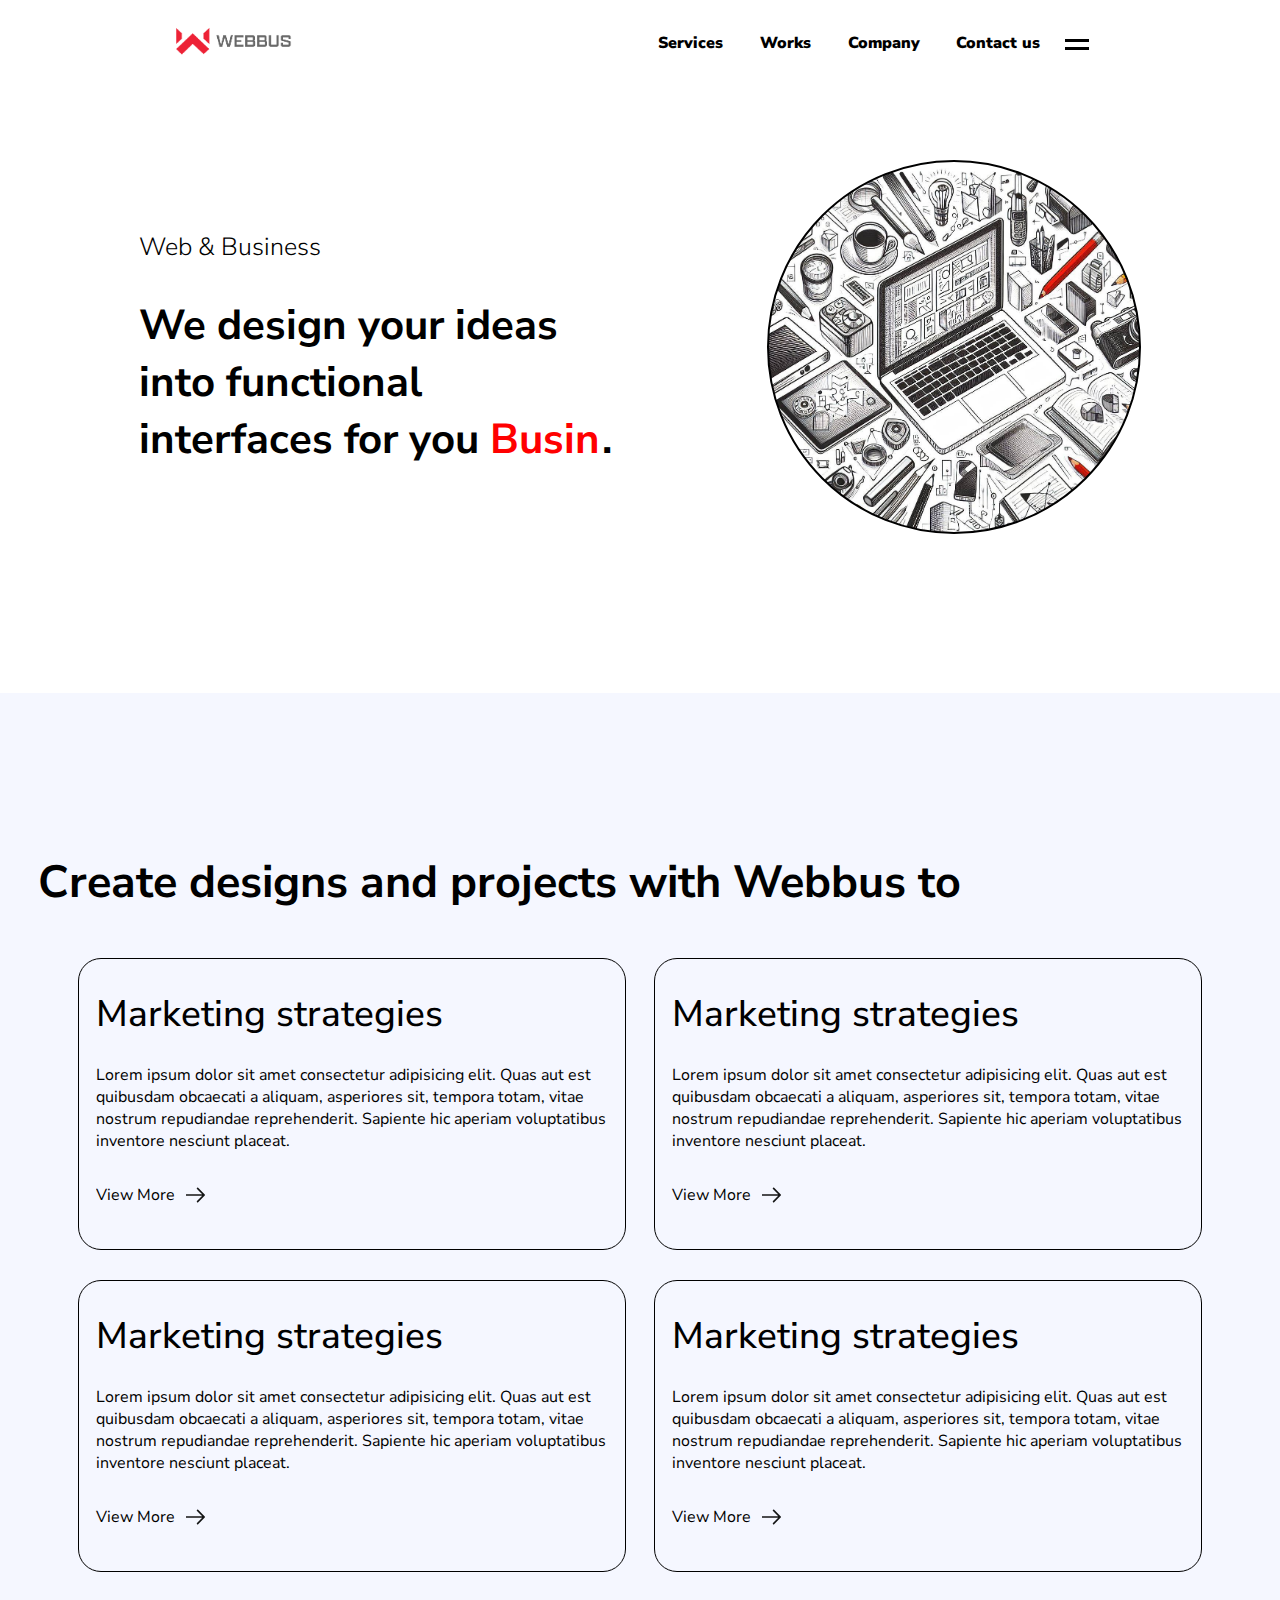
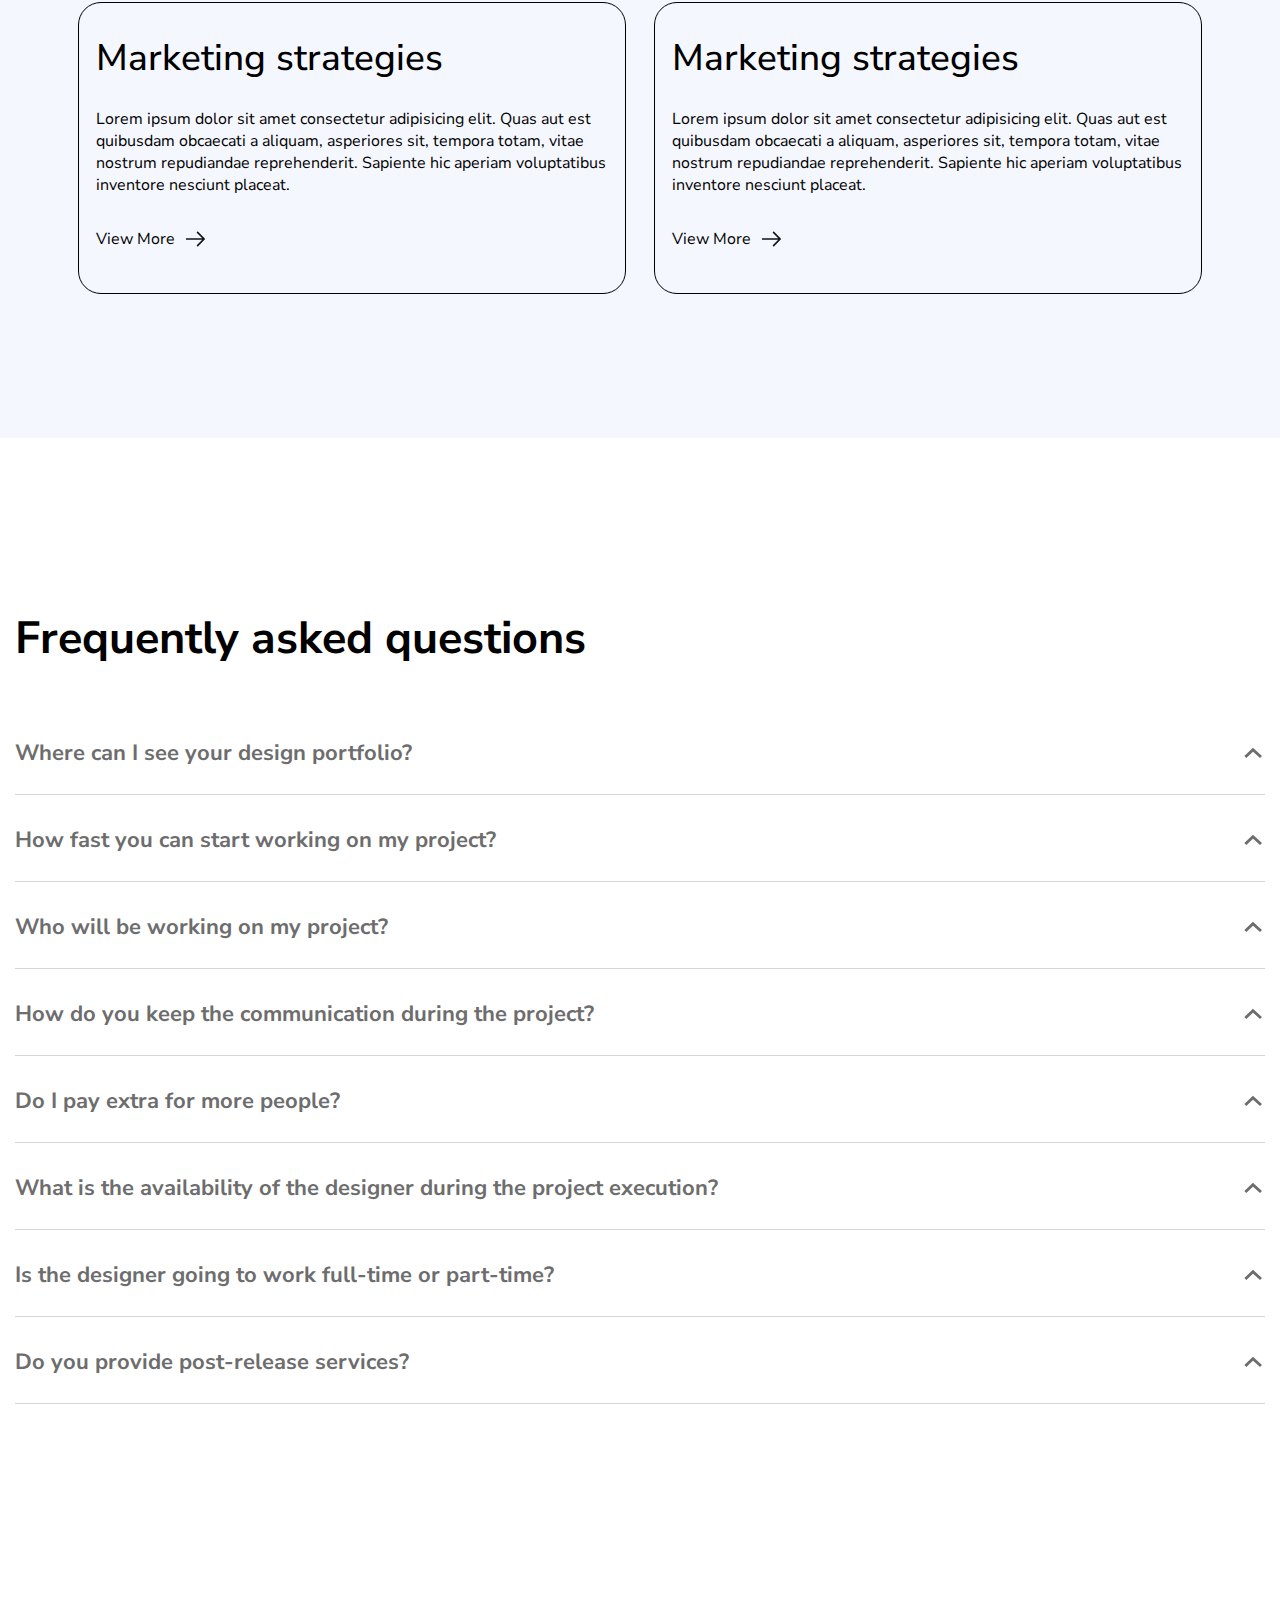
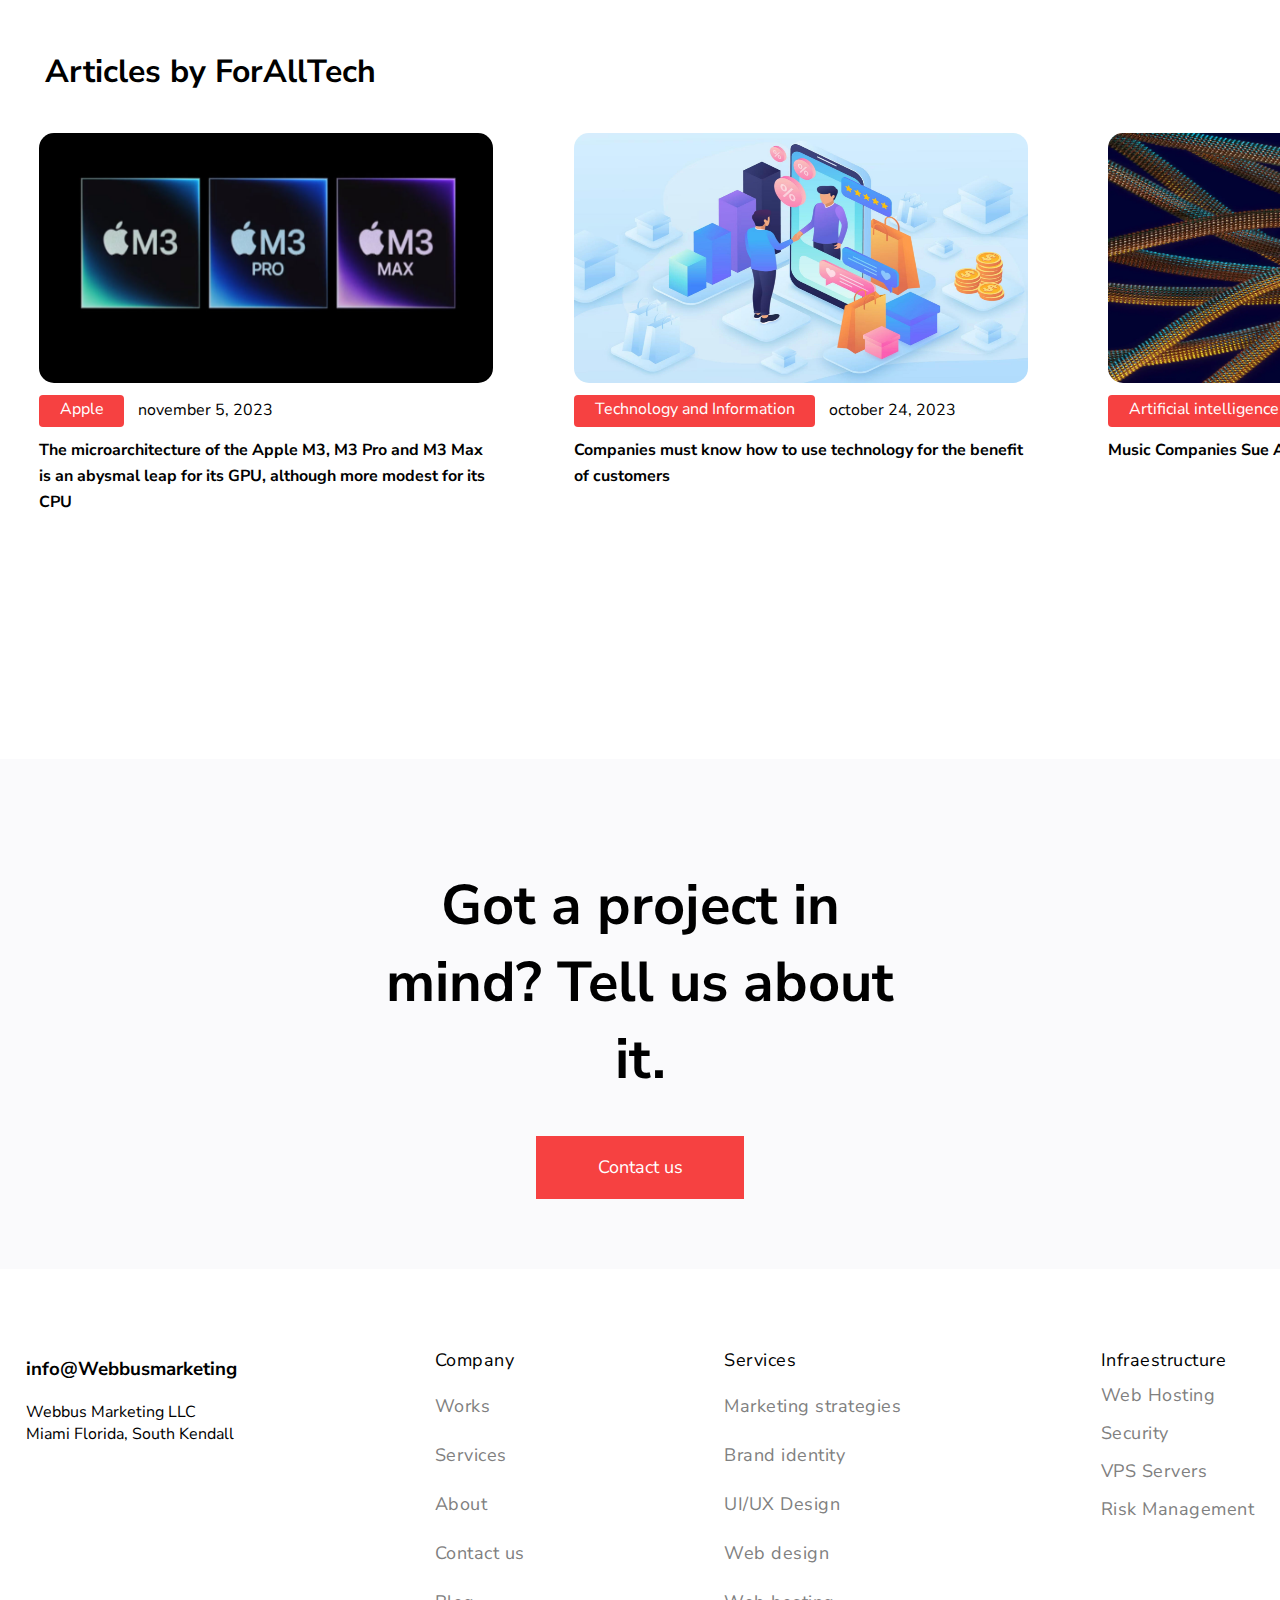
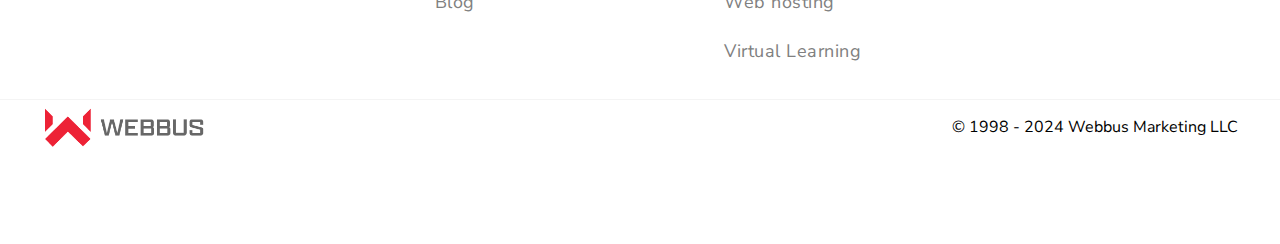
==== index.html @ b91db038 "Update index.html" ====
<!DOCTYPE html>
<html lang="en">
<head>
    <meta charset="UTF-8">
    <meta name="viewport" content="width=device-width, initial-scale=1.0">
    <link rel="stylesheet" href="style.css">
    <link rel="shortcut icon" href="Tools /Home/iconwb.png"/>
    <title>Webbus Marketing</title>
</head>
<header>

    <a href="#" class="logaso"><img src="Tools /Home/log-webbus01.png" alt="Logo" class="Logo" style="width: 118px;height: 30px;"></a>
    <nav class="nav-bar">
        <ul class="nav-list">
            <strong><li class="li-list"><a href="Services.html">Services</a></li></strong>
            <strong><li class="li-list"><a href="portfolio.html">Works</a></li></strong>
            <strong><li class="li-list"><a href="#">Company</a></li></strong>
            <strong><li class="li-list"><a href="#">Contact us</a></li></strong>
        </ul>
        <button class="menu">
            <span class="span1"></span>
            <span class="span2"></span>
        </button>
    </nav>
    <div class="borroso"></div>
    <div id="submenu">
        <div class="elementsSub">
            
            <ul class="element1">
                <li>Design</li>
                <strong><li><a href="">Brand Identity</a></li></strong>
                <strong><li><a href="">UI/UX Design</a></li></strong>
                <strong><li><a href="">Web Design</a></li></strong>
                <strong><li><a href="">Graphic Design</li></strong>
                <strong><li><a href="">Video Edition</a></li></strong>
                <strong><li><a href="">Photograph</a></li></strong>
            </ul>
        </div> 
        <div class="elementsSub">
            <ul class="element1">
                <li><strong href="">Infraestructure</strong></li>
                <li><a href="">Web Hosting</a></li>
                <li><a href="">Security</a></li>
                <li><a href="">VPS Servers</a></li>
                <li><a href="">Risk Management</a></li>
            </ul>
        </div>
        <div class="elementsSub">
            <ul class="element1" style="padding: 0;">
                <strong><li>Strategy</li></strong>
                <li><a href="">Marketing strategies</a></li>
                <li><a href="">Virtual Learning</a></li>
            </ul>
        </div>
    </div>
</header>
        <div class="welcome">
            <div class="raya"></div>
        </div>
<body>
    <div class="subsub-menu" style="transition: 0.5s;height: 125vh;">
        <ul class="subsub-ulli" style="transition: 0.5s;">
            <strong><li style="margin: 0 0 26px 0px;" class="First-li">Design</li></strong>
            <li><a href="Services.html">All our Services</a></li>
            <li><a href="">Brand Identity</a></li>
            <li><a href="">UI/UX Design</a></li>
            <li><a href="">Web Design</a></li>
            <li><a href="">Graphic Design</a></li>
            <li><a href="">Video Edition</a></li>      
            <li><a href="">Photograph</a></li>     
        </ul>
        <ul class="subsub-ulli" style="transition: 0.5s;">
            <strong><li style="margin: 0 0 26px 0px;" class="First-li">Infraestructure</li></strong>
                <li><a href="">Web Hosting</a></li>
                <li><a href="">Security</a></li>
                <li><a href="">VPS Servers</a></li>
                <li><a href="">Risk Management Systems</a></li>
        </ul>
        <ul class="subsub-ulli" style="transition: 0.5s;">
                <strong><li style="margin: 0 0 26px 0px;" class="First-li">Strategy</li></strong>
                <li><a href="">Marketing strategies</a></li>
                <li><a href="">Virtual Learning</a></li>
        </ul>
        <div class="folowUs" style="margin: 6px 0 22px 0px;">
            <p style="color: grey;">Follow us</p>
            <div class="iconsSub" style="width: 75%; display: flex; flex-wrap: wrap;">
                <a href="#" style="text-decoration: none; color: black; padding: 0px 21px 0px 0px;"><p>Linkeding</p></a>
                <a href="#" style="text-decoration: none; color: black; padding: 0px 21px 0px 0px;"><p>Youtube</p></a>
                <a href="#" style="text-decoration: none; color: black; padding: 0px 21px 0px 0px;"><p>Instagran</p></a>
                <a href="#" style="text-decoration: none; color: black; padding: 0px 21px 0px 0px;"><p>Discord</p></a>
                <a href="#" style="text-decoration: none; color: black; padding: 0px 21px 0px 0px;"><p>GitHub</p></a>
            </div>
        </div>
        <div class="botondiv">
            <p style="color: grey">Contact us in one touch</p>
        <a href="mailto:necastilloe@gmail.com" style="text-decoration: none; color: black;"><p>info@webbusmarketing.agency</p></a>
        </div>
    </div>
<main>
    <a href="#"><div class="buttom"><svg fill="none" height="24" width="24"><path d="M4 8l8.034 7.23L19.667 8" stroke="#141515" stroke-width="2.912"></path></svg></div></a>
    <div class="presentation">
            <div class="textpre"> 
                <h4>Web & Business</h4>
                <h1>We design your ideas into functional interfaces for you <span class="typetext"></span>.</h1>
            </div>
            <div class="imagen"></div>
</div>
</main>
    <div id="designs">   
        <div class="containerDes">
            <h1>Create designs and projects with Webbus to</h1>
            <div class="cubesDes">
                <h1>Marketing strategies</h1>
                <p>Lorem ipsum dolor sit amet consectetur adipisicing elit. Quas aut est quibusdam obcaecati a aliquam, asperiores sit, tempora totam, vitae nostrum repudiandae reprehenderit. Sapiente hic aperiam voluptatibus inventore nesciunt placeat.</p>
                <a href="#">
                <div class="overDesign">
                    <span>
                        <p>View More</p>
                    </span>
                        <svg width="39" height="16" fill="none" class="style__viewMoreBtnIcon___2ntbq"><path fill-rule="evenodd" clip-rule="evenodd" d="M23 7.17v-.02H0v1.7h23v-.02h13.2l-5.195 5.251-.08.093a.84.84 0 00.077 1.082.81.81 0 001.157.002L38.748 8.6a.84.84 0 00.012-1.188l-6.6-6.67-.093-.08a.81.81 0 00-1.065.082.839.839 0 00.003 1.175l5.196 5.25H23z" fill="#141515"></path></svg>
                </div>
                </a>
            </div>
            <div class="cubesDes">
                <h1>Marketing strategies</h1>
                <p>Lorem ipsum dolor sit amet consectetur adipisicing elit. Quas aut est quibusdam obcaecati a aliquam, asperiores sit, tempora totam, vitae nostrum repudiandae reprehenderit. Sapiente hic aperiam voluptatibus inventore nesciunt placeat.</p>
                <a href="#">
                <div class="overDesign">
                        <p>View More</p>
                        <svg width="39" height="16" fill="none" class="style__viewMoreBtnIcon___2ntbq"><path fill-rule="evenodd" clip-rule="evenodd" d="M23 7.17v-.02H0v1.7h23v-.02h13.2l-5.195 5.251-.08.093a.84.84 0 00.077 1.082.81.81 0 001.157.002L38.748 8.6a.84.84 0 00.012-1.188l-6.6-6.67-.093-.08a.81.81 0 00-1.065.082.839.839 0 00.003 1.175l5.196 5.25H23z" fill="#141515"></path></svg>
                </div>
                </a>
            </div>            
            <div class="cubesDes">
                <h1>Marketing strategies</h1>
                <p>Lorem ipsum dolor sit amet consectetur adipisicing elit. Quas aut est quibusdam obcaecati a aliquam, asperiores sit, tempora totam, vitae nostrum repudiandae reprehenderit. Sapiente hic aperiam voluptatibus inventore nesciunt placeat.</p>
                <a href="#">
                <div class="overDesign">
                        <p>View More</p>
                        <svg width="39" height="16" fill="none" class="style__viewMoreBtnIcon___2ntbq"><path fill-rule="evenodd" clip-rule="evenodd" d="M23 7.17v-.02H0v1.7h23v-.02h13.2l-5.195 5.251-.08.093a.84.84 0 00.077 1.082.81.81 0 001.157.002L38.748 8.6a.84.84 0 00.012-1.188l-6.6-6.67-.093-.08a.81.81 0 00-1.065.082.839.839 0 00.003 1.175l5.196 5.25H23z" fill="#141515"></path></svg>
                </div>
                </a>
            </div>            
            <div class="cubesDes">
                <h1>Marketing strategies</h1>
                <p>Lorem ipsum dolor sit amet consectetur adipisicing elit. Quas aut est quibusdam obcaecati a aliquam, asperiores sit, tempora totam, vitae nostrum repudiandae reprehenderit. Sapiente hic aperiam voluptatibus inventore nesciunt placeat.</p>
                <a href="#">
                <div class="overDesign">
                        <p>View More</p>
                        <svg width="39" height="16" fill="none" class="style__viewMoreBtnIcon___2ntbq"><path fill-rule="evenodd" clip-rule="evenodd" d="M23 7.17v-.02H0v1.7h23v-.02h13.2l-5.195 5.251-.08.093a.84.84 0 00.077 1.082.81.81 0 001.157.002L38.748 8.6a.84.84 0 00.012-1.188l-6.6-6.67-.093-.08a.81.81 0 00-1.065.082.839.839 0 00.003 1.175l5.196 5.25H23z" fill="#141515"></path></svg>
                </div>
                </a>
            </div>            
            <div class="cubesDes">
                <h1>Marketing strategies</h1>
                <p>Lorem ipsum dolor sit amet consectetur adipisicing elit. Quas aut est quibusdam obcaecati a aliquam, asperiores sit, tempora totam, vitae nostrum repudiandae reprehenderit. Sapiente hic aperiam voluptatibus inventore nesciunt placeat.</p>
                <a href="#">
                <div class="overDesign">
                        <p>View More</p>
                        <svg width="39" height="16" fill="none" class="style__viewMoreBtnIcon___2ntbq"><path fill-rule="evenodd" clip-rule="evenodd" d="M23 7.17v-.02H0v1.7h23v-.02h13.2l-5.195 5.251-.08.093a.84.84 0 00.077 1.082.81.81 0 001.157.002L38.748 8.6a.84.84 0 00.012-1.188l-6.6-6.67-.093-.08a.81.81 0 00-1.065.082.839.839 0 00.003 1.175l5.196 5.25H23z" fill="#141515"></path></svg>
                </div>
                </a>
            </div>            
            <div class="cubesDes">
                <h1>Marketing strategies</h1>
                <p>Lorem ipsum dolor sit amet consectetur adipisicing elit. Quas aut est quibusdam obcaecati a aliquam, asperiores sit, tempora totam, vitae nostrum repudiandae reprehenderit. Sapiente hic aperiam voluptatibus inventore nesciunt placeat.</p>
                <a href="#">
                <div class="overDesign">
                        <p>View More</p>
                    <svg width="39" height="16" fill="none" class="style__viewMoreBtnIcon___2ntbq"><path fill-rule="evenodd" clip-rule="evenodd" d="M23 7.17v-.02H0v1.7h23v-.02h13.2l-5.195 5.251-.08.093a.84.84 0 00.077 1.082.81.81 0 001.157.002L38.748 8.6a.84.84 0 00.012-1.188l-6.6-6.67-.093-.08a.81.81 0 00-1.065.082.839.839 0 00.003 1.175l5.196 5.25H23z" fill="#141515"></path></svg>
                </div>
                </a>
            </div>
        </div>
    </div>
    <br><br><br><br><br><br>
    <div id="preguntas">

        <div class="preguntasEnter">
            <h1>Frequently asked questions</h1>
            <div class="containerQuestione">
                <div class="textContainer">
                <h3>Where can I see your design portfolio?</h3>
                <svg fill="none" height="24" width="24"><path d="M4 8l8.034 7.23L19.667 8" stroke="#141515" stroke-width="2.912"></path></svg>
                </div>
                <p>Lorem ipsum dolor sit amet consectetur adipisicing elit. Reiciendis consectetur, porro ipsum ea suscipit soluta molestiae modi ullam illo cumque distinctio. Accusamus voluptatum fugit natus veniam. Accusantium minus nam maiores.</p>
            </div>
            <div class="containerQuestione">
                <div class="textContainer">
                <h3>How fast you can start working on my project?</h3>
                <svg fill="none" height="24" width="24"><path d="M4 8l8.034 7.23L19.667 8" stroke="#141515" stroke-width="2.912"></path></svg>
                </div>
                <p>Lorem ipsum dolor sit amet consectetur adipisicing elit. Reiciendis consectetur, porro ipsum ea suscipit soluta molestiae modi ullam illo cumque distinctio. Accusamus voluptatum fugit natus veniam. Accusantium minus nam maiores.</p>
            </div>           
            <div class="containerQuestione">
                <div class="textContainer">
                <h3>Who will be working on my project?</h3>
                <svg fill="none" height="24" width="24" ><path d="M4 8l8.034 7.23L19.667 8" stroke="#141515" stroke-width="2.912"></path></svg>
                </div>
                <p>Lorem ipsum dolor sit amet consectetur adipisicing elit. Reiciendis consectetur, porro ipsum ea suscipit soluta molestiae modi ullam illo cumque distinctio. Accusamus voluptatum fugit natus veniam. Accusantium minus nam maiores.</p>
            </div>            
            <div class="containerQuestione">
                <div class="textContainer">
                <h3>How do you keep the communication during the project?</h3>
                <svg fill="none" height="24" width="24"><path d="M4 8l8.034 7.23L19.667 8" stroke="#141515" stroke-width="2.912"></path></svg>
                </div>
                <p>Lorem ipsum dolor sit amet consectetur adipisicing elit. Reiciendis consectetur, porro ipsum ea suscipit soluta molestiae modi ullam illo cumque distinctio. Accusamus voluptatum fugit natus veniam. Accusantium minus nam maiores.</p>
            </div>            
            <div class="containerQuestione">
                <div class="textContainer">
                <h3>Do I pay extra for more people?</h3>
                <svg fill="none" height="24" width="24"><path d="M4 8l8.034 7.23L19.667 8" stroke="#141515" stroke-width="2.912"></path></svg>
                </div>
                <p>Lorem ipsum dolor sit amet consectetur adipisicing elit. Reiciendis consectetur, porro ipsum ea suscipit soluta molestiae modi ullam illo cumque distinctio. Accusamus voluptatum fugit natus veniam. Accusantium minus nam maiores.</p>
            </div>            
            <div class="containerQuestione">
                <div class="textContainer">
                <h3>What is the availability of the designer during the project execution?</h3>
                <svg fill="none" height="24" width="24"><path d="M4 8l8.034 7.23L19.667 8" stroke="#141515" stroke-width="2.912"></path></svg>
                </div>
                <p>Lorem ipsum dolor sit amet consectetur adipisicing elit. Reiciendis consectetur, porro ipsum ea suscipit soluta molestiae modi ullam illo cumque distinctio. Accusamus voluptatum fugit natus veniam. Accusantium minus nam maiores.</p>
            </div>            
            <div class="containerQuestione">
                <div class="textContainer">
                <h3>Is the designer going to work full-time or part-time?</h3>
                <svg fill="none" height="24" width="24"><path d="M4 8l8.034 7.23L19.667 8" stroke="#141515" stroke-width="2.912"></path></svg>
                </div>
                <p>Lorem ipsum dolor sit amet consectetur adipisicing elit. Reiciendis consectetur, porro ipsum ea suscipit soluta molestiae modi ullam illo cumque distinctio. Accusamus voluptatum fugit natus veniam. Accusantium minus nam maiores.</p>
            </div>            
            <div class="containerQuestione">
                <div class="textContainer">
                <h3>Do you provide post-release services?</h3>
                <svg fill="none" height="24" width="24"><path d="M4 8l8.034 7.23L19.667 8" stroke="#141515" stroke-width="2.912"></path></svg>
                </div>
                <p>Lorem ipsum dolor sit amet consectetur adipisicing elit. Reiciendis consectetur, porro ipsum ea suscipit soluta molestiae modi ullam illo cumque distinctio. Accusamus voluptatum fugit natus veniam. Accusantium minus nam maiores.</p>
            </div>
        </div>
    </div>
<div class="Blog">
    <h1>Articles by ForAllTech</h1>
    <div class="ContainerBlogForalltech">
        <div class="noticias">
            <a href="https://foralltech.net/2023/11/05/the-microarchitecture-of-the-apple-m3-m3-pro-and-m3-max-is-an-abysmal-leap-for-its-gpu-although-more-modest-for-its-cpu/" class="Link">
            <div class="imagenNew"><img src="Tools /Home/m3-processor.jpg" alt=""></div>
            <div class="textNoticias">
            <p class="type">Apple</p>
            <p>november 5, 2023</p>
            </div>
            <h4>The microarchitecture of the Apple M3, M3 Pro and M3 Max is an abysmal leap for its GPU, although more modest for its CPU</h4>
            </a>
        </div>
        <div class="noticias">
            <a href="https://foralltech.net/2023/10/24/companies-must-know-how-to-use-technology-for-the-benefit-of-customers/" class="Link">
            <div class="imagenNew"><img src="Tools /Home/tecno-empresa.jpg" alt=""></div>
            <div class="textNoticias">
            <p class="type">Technology and Information</p>
            <p>october 24, 2023</p>
            </div>
            <h4>Companies must know how to use technology for the benefit of customers</h4>
            </a>
        </div>
        <div class="noticias">
        <a href="https://foralltech.net/2023/10/24/music-companies-sue-anthropic-for-copyright-infringement/" class="Link">
            <div class="imagenNew"><img src="Tools /Home/robotai-min.webp" alt=""></div>
            <div class="textNoticias">
            <p class="type">Artificial intelligence</p>
            <p>october 24, 2023</p>
            </div>
            <h4>Music Companies Sue Anthropic for Copyright Infringement</h4>
        </a>
        </div>
    </div>
</div>
<div class="projectMind">
    <h1>Got a project in mind? Tell us about it.</h1>
    <a href="Services.html"><input type="button" value="Contact us" style="cursor: pointer;"></a>
</div>

    <script src="index.js"></script>
</body>
<footer>
    <div class="subfooter">
        <div class="susubfooter">
        <h3>info@Webbusmarketing</h3>
        <p>Webbus Marketing LLC <br>Miami Florida, South Kendall</p>
        <div class="icons">
            <img src="" alt="">
            <img src="" alt="">
            <img src="" alt="">
            <img src="" alt="">
            <img src="" alt="">
            <img src="" alt="">
        </div>
    </div>
    <div class="ulelements">
        <ul class="company">
            <li>Company</li>
            <li><a href="">Works</a></li>
            <li><a href="">Services</a></li>
            <li><a href="">About</a></li>
            <li><a href="">Contact us</a></li>
            <li><a href="">Blog</a></li>
        </ul>

        <ul class="services">
            <li>Services</li>
            <li><a href="">Marketing strategies</a></li>
            <li><a href="">Brand identity</a></li>
            <li><a href="">UI/UX Design</a></li>
            <li><a href="">Web design</a></li>
            <li><a href="">Web hosting</a></li>
            <li><a href="">Virtual Learning</a></li>
        </ul>
        <ul class="Infraestructure">
            <li>Infraestructure</li>
            <li><a href="">Web Hosting</a></li>
            <li><a href="">Security</a></li>
            <li><a href="">VPS Servers</a></li>
            <li><a href="">Risk Management</a></li>
        </ul>
    </div>
</div>
    <div class="reFooter">
        <img src="Tools /Home/log-webbus01.png" alt="">
        <p>© 1998 - 2024 Webbus Marketing LLC</p>
    </div>
</footer>
</html>
---- style.css ----
@import url('https://fonts.googleapis.com/css2?family=Nunito+Sans:opsz@6..12&family=Roboto:wght@100&display=swap');
* {
    font-family: 'Nunito Sans', sans-serif;
    scroll-behavior: smooth;
}
:root {
    --color-red: rgb(246, 65, 65);
}
body {
    margin: 0;
    display: flex;
    flex-direction: column;
    align-items: center;
}
header {
    width: 100%;
    height: auto;
    display: flex;
    align-items: center;
    justify-content: space-around;
    position: fixed;
    padding: 26px 0;
    z-index: 999;
    background-color: white;
    z-index: 30;
}
.menu {
    width: 51px;
    display: flex;
    flex-direction: column;
    justify-content: space-between;
    gap: 5px;
    border-style: none;
    color: transparent;
    background-color: transparent;
    z-index: 30;
    cursor: pointer;
}

.menu .span1 {
    width: 24px;
    height: 3px;
    background-color: black;
    transition: 0.5s;
/*     transform: rotate(45deg); */
}

.menu .span2 {
    width: 24px;
    height: 3px;
    background-color: black;
    transition: 0.5s;
/*     transform: rotate(-45deg) translate(6px, -5px); */
}
.rotateX {
    transform: rotate(45deg);
}
.rotateY {
    transform: rotate(-45deg) translate(6px, -5px);
}
/* Submenu para cel */
.subsub-menu {
    position: fixed;
    width: 100%;
    height: 100%;
    background-color: white;
    display: none;
    flex-direction: column;
    margin: 80px 0;
    z-index: 25;
    transform: translate(-589px);
    padding: 0 0 0 61px;
}
@media (max-width: 551px) {
    .subsub-menu {
        display: flex;
    }
}
.subsub-ulli {
    height: 40px;
    overflow: hidden;
    list-style: none;
    cursor: pointer;
    transition: 0.5s;
    padding: 0;
}

.subsub-ulli li{
    font-size: 21px;
    
}
.subsub-ulli li a {
    text-decoration: none;
    color: black;
    padding: 0 0 0 6px;
}
.subsub-ulli li:hover a {
    color: red;
}
.botondiv input {
    width: 157px;
    height: 56px;  /*     background-color: rgb(246, 65, 65) */
    outline: none;
    border: 2px solid rgb(246, 65, 65);
    color: white;
    font-size: 18px;
    background-image: linear-gradient(rgb(246, 65, 65), rgb(246, 65, 65));
    background-repeat: no-repeat;
    background-size: 204px 59px;
    background-position: 0;
    transition: 0.5s;
}
.botondiv input:hover {
    background-position: -226px;
    background-color: transparent;
    color: rgb(246, 65, 65);
    transition: 0.5s;
}
.botondiv a p::after {
    content: "";
    display: flex;
    width: 0; /* 45% */
    height: 4px;
    background-image: linear-gradient(var(--color-red), var(--color-red));
    background-size: 150px 4px;
    transition: 0.5s;
}
.botondiv:hover p::after {
    width: 229px;
    transition: 0.5s;
}
/* Fin sub sub menu */
.logaso {
    z-index: 90;
}
.buttom {
    position: fixed;
    right: 0;
    bottom: 0;
    margin: 5px 65px 52px;
    width: 60px;
    height: 60px;
    border-radius: 50%;
    border: 2px solid var(--color-red);
    background: transparent;
    display: none;
    justify-content: center;
    align-items: center;
    color: white;
    font-size: 38px;
    transition: 0.5s;
}
.buttom:hover {
    border: 2px solid rgb(246, 65, 65);
    background-color: var(--color-red);
    color: black;
    transition: 0.5s;
}
.buttom svg path {
    stroke: red;
}
.buttom svg {
    transform: rotate(180deg);
}
.buttom:hover svg path{
    stroke: white;
}
.welcome {
    width: 100%;
    height: 100%;
    position: fixed;
    z-index: 999;
    display: flex;
    justify-content: center;
    align-items: center;
    animation: welcome 1s ease;
}
.raya {
    width: 220vh; /* 100vh */
    height: 752%; /* 200% */
    background-color: red;
    transform: rotate(45deg);
    margin-left: 0;
    margin-top: 478%;
    animation: start 2s ease;
}
@keyframes start {
    from {
        margin-left: 0;
        margin-top: 478%;
        transition: 3s;
    }
    to {
        margin-left: 0;
        margin-top: -440%;
        transition: 3s;
    }
}
@keyframes welcome {
    0% {
        display: flex;
        background-color: white;
    }
    20%, 40%, 50%, 80% {
        background-color: rgb(251, 251, 251);
    }
    100% {
        background-color: transparent;
        display: none;
    }
}
a .Logo {
    width: 39%;
    z-index: 90;

}
.nav-bar {
    display: flex;
    justify-content: end;
    align-items: center;
    z-index: 30;

}
.nav-list {
    display: flex;
    justify-content: space-evenly;
    margin: 0;
    padding: 0;
    width: 100%;
}
.nav-list li {
    padding: 0px 18px;
    list-style: none;
    font-weight: 500;
}
.nav-list li a {
    text-decoration: none;
    color: black;
    font-size: 16px;
    font-weight: 1000;
}
.nav-list li a::after {
    content: '';
    height: 3px;
    width: 0;
    position: relative;
    background-color: red;
    display: block;
    transition: all 300ms;
}
.nav-list li a:hover::after {
    width: 100%;
}
.menu-icon {
    width: 5%;
}
.borroso {
    width: 100%;
    height: 200vh;
    position: fixed;
    z-index: 20;
    display: none;
}
/* Sub Menu */
#submenu {
    width: 100%;
    height: 24vh;
    position: absolute;
    top: 100%;
    display: flex;
    justify-content: center;
    padding: 0; /* 41px */
    height: 0vh;   /* 42vh */
    background-color: #f3f3f3;
    overflow: hidden;
    z-index: 30;
}

.elementsSub .element1 li{
    width: auto;
    list-style: none;
    padding: 9px 37px;
    font-size: 21px;
    font-weight: 900;
    color: rgb(171, 171, 171);
    font-size: 17px;
}
.elementsSub .element1 li a{
    text-decoration: none;
    color: black;
    font-size: 24px;
}
.elementsSub {
    text-align: start;
}
.elementsSub .element1 li:hover a{
    text-decoration: none;
    color: rgb(255, 0, 0);
    padding-left: 5px;
    transition: 0.2s;
}

/* 2da Parte foto */

main {
    width: 100%;
    height: 77vh;
    position: relative;
    display: flex;
    align-items: center;
    justify-content: center;
}
.text-main {
    width: 54%;
    height: auto;
    display: grid;
}
.imagen{
    width: 370px;
    height: 370px;
    border: 2px solid black;
    border-radius: 50%;
    background-image: url("Tools /Home/art.jpeg");
    background-size: 500px 500px;
    background-size: 377px 402px;
}
.presentation {
    width: 1750px;
    display: flex;
    justify-content: space-around;
    align-items: center;
}
.textpre {
    width: 898px;
}
.textpre h4 {
    font-size: 25px;
    font-weight: 300;
}
.textpre h1 {
    font-size: 70px;
}
.typetext {
    white-space: nowrap;
    overflow: hidden;
    border-right: 2px solid transparent; /* Para simular el cursor de escritura */
    width: 15%;
    color: red;
    position: relative;
}

/* Tercera parte */
#designs {
    width: 100%;
    display: flex;
    align-items: center;
    flex-direction: column;
    background: #f5f7ff;  /* background: #f5f7ff; */
    padding: 129px 0px;
}
.containerDes{
    width: 1750px;
    display: flex;
    flex-wrap: wrap;
    justify-content: center;
    padding: 0 15px;
}
.containerDes h1 {
    width: 96%;
    font-size: 45px;
}
.cubesDes {
    width: 29%;
    height: 280px;
    border: 1px solid black;
    margin: 15px 14px;
    padding: 5px 17px;
    border-radius: 23px;
    overflow: hidden;
    background: radial-gradient(#e46060, #eb5f5f);
    background-repeat: no-repeat;
    background-size: 550px 300px;
    background-position: -560px;
    transition: 0.5s;
}
.cubesDes a {
    width: 107px;
    text-decoration: none;
    color: black;
}
.cubesDes:hover {
    background-position: 0;
    color: white;
    transition: 0.5s;
}
.overDesign {
    Width: 129px;
    display: flex;
    align-items: center;
    justify-content: space-between;
} 
.overDesign span {
    overflow: hidden;
    Width: 90px;
}
.overDesign svg path {
    transform: translate(-20px);
}
.botonDesigns {
    width: 107px;
    display: flex;
    justify-content: space-between;
    align-items: center;
}
.cubesDes:hover .overDesign{
    color: white;
    transition: 0.5s;
}
.cubesDes:hover .overDesign svg path{
    fill: white;
    transition: 0.5s;
}
.overDesign:hover svg path{
    animation: pinpan 1s ease-in infinite;
}
@keyframes pinpan {
    0% {
        transform: translate(-20px);
    }
    50% {
        transform: translate(-1px);
    }
    100% {
        transform: translate(-20px);
    }
}
.cubesDes:hover .botonDesigns {
    color: white;
}
.cubesDes h1 {
    font-weight: 500;
}
.cubesDes input::after {
    content: '';
    width: 15px;
    height: 2px;
    background-color: red;
    position: absolute;
}
/* Parte de las preguntas (La mas facil) */
#preguntas {
    width: 100%;
    display: flex;
    justify-content: center;
    border-bottom: none;
}
#preguntas h1 {
    padding: 8px 0;
    font-size: 45px
}
.preguntasEnter {
    width: 1360px;
    display: flex;
    flex-direction: column;
    padding: 0 15px;
}
.containerQuestione {
    overflow: hidden;
    height: 70px;
    border-bottom: 1px solid rgb(214, 214, 214);
    transition: 0.5s;
    padding: 8px 0;
}
.textContainer {
    width: 100%;
    display: flex;
    align-items: center;
    justify-content: space-between;
    cursor: pointer;
}
.textContainer svg {
    transform: rotate(180deg);
    transition: 0.5s;
}
.textContainer svg path {
    stroke: rgb(109, 109, 109);       /* rgb(20, 21, 21) */
}
.textContainer:hover svg path {
    stroke: red;
}
.textContainer h3 {
    color: rgb(109, 109, 109);
    font-size: 22px;
}
.containerQuestione p {
    color: transparent;
    transition: 0.5s;
}
.textContainer:hover h3{
    color: red;
    transition: 0.5s;
}

.openQuestion {
    height: 221px;
    transition: 0.5s;
}
.openQuestion .textContainer svg {
    transform: rotate(0);
    transition: 0.5s;
}
.openQuestion p {
    color: black;
    transition: 0.5s;
}
/* Parte de las noticias  */

.Blog {
    display: grid;
    margin: 225px 1px;
}
.Blog h1 {
    padding: 0 45px;
}
.ContainerBlogForalltech {
    width: 1750px;
    display: flex;
    justify-content: space-around;
}
.noticias {
    width: 524px;
    margin: 0 18px;
    padding: 19px 21px;
}
.noticias .imagenNew {
    width: 454px;
    height: 250px;
    border-radius: 15px;
    transition: 2s;
    overflow: hidden;
}
.imagenNew img {
    width: 100%;
    height: 100%;
    transition: 2s;
}
.noticias:hover .imagenNew img {
    transform: scale(1.2);
    transition: 0.5s;
}
.Link{
    text-decoration: none;
    color: black;
    transition: 0.5s;
}
.textNoticias {
    display: flex;
    
}
.textNoticias p {
    padding-right: 20px;
}
.textNoticias:nth-child(1) {
    background-color: red;
}
.type {
    background: rgb(246, 65, 65);;
    padding: 3px 21px;
    margin: 12px 14px 10px 0px;
    border-radius: 4px;
    color: white;
}
.noticias h4 {
    display: inline;
    line-height: 26px;
    letter-spacing: 0;
    padding: 0 0 3px;
    background-image: linear-gradient(transparent,transparent calc(55% - 1px),red calc(55% - 1px),red 10%);
    background-repeat: no-repeat;
    background-size: 100% 41px;
    background-position: -989px 0%;
    transition: all 0.5s ease-in-out;
}
.noticias:hover h4 {
    background-position: 0 0;
}
.noticias h4::before {
    content: '';
    width: 0;
    height: 40px;
    position: absolute;
    transition: 0.5s;
}

.projectMind {
    width: 100%;
    height: 510px;
    display: flex;
    justify-content: center;
    align-items: center;
    flex-direction: column;
    background-color: #fafafc;
}
.projectMind h1 {
    width: 550px;
    padding: 0 15px;
    font-size: 56px;
    text-align: center;
}
.projectMind input {
    width: 208px;
    height: 63px;  /*     background-color: rgb(246, 65, 65) */
    outline: none;
    border: 2px solid rgb(246, 65, 65);
    color: white;
    font-size: 18px;
    background-image: linear-gradient(rgb(246, 65, 65), rgb(246, 65, 65));
    background-repeat: no-repeat;
    background-size: 204px 59px;
    background-position: 0;
    transition: 0.5s;
}
.projectMind input:hover {
    background-position: -226px;
    background-color: transparent;
    color: rgb(246, 65, 65);
    transition: 0.5s;
}
/* Footer */

/* Parte Responsive (La mas larga ☹️) */

@media (max-width: 1750px) {
/* Mas problematicos */    
    .cubesDes {
        width: 27%;
    }
    .containerDes h1 {
        width: 90%;
    }
    .containerDes {
        width: 1708px;
        padding: 0;
    }
    .containerDes {
        padding: 0 0;
    }
    /* Parte blog */
    .Blog {
        width: 1665px;
    }
    .ContainerBlogForalltech {
        width: 1687px;
    }
    .noticias {
        width: 506px;
    }
    .containerDes h1 {
        width: 90.3%;
    }
}
@media (max-width: 1720px) {
    .cubesDes {
        width: 27%;
    }
    .containerDes h1 {
        width: 94%;
    }
    .containerDes {
        width: 1638px;
        padding: 0;
    }
    .cubesDes h1 {
        font-size: 40px;
    }
    .containerDes {
        padding: 0 0;
    }
    /* Parte blog */
    .Blog {
        width: 1573px;
    }
    .ContainerBlogForalltech {
        width: 1604px;
    }
    .noticias {
        width: 506px;
    }
}
@media (max-width: 1660px) {
    .textpre h1 {
        font-size: 62px;
    }
    .containerDes {
        width: 100%;
        padding: 0;
    }
    .cubesDes h1 {
        font-size: 29px;
    }
    .containerDes {
        padding: 0 0;
    }
    /* Parte blog */
    .Blog {
        width: 100%;	
        overflow: scroll;
    }
    .ContainerBlogForalltech {
        width: 1604px;
    }
    .noticias {
        width: 506px;
    }
}
@media (max-width: 1385px) {
    .presentation {
        width: 90%;
    }
    .textpre {
        width: 478px;
    }
    .textpre h1 {
        font-size: 42px;
    }
    .cubesDes {
        width: 40%;
        background-size: 630px 300px;
        background-position: -640px;
    }
    .cubesDes h1 {
        font-size: 37px;
    }
    .textpre {
        width: 478px;
    }
}
@media (max-width: 990px) {
main {
    width: 100%;
    height: 150px;
    position: relative;
    display: flex;
    align-items: end;
    justify-content: center;
    margin-top: 454px;
}
    .presentation {
        display: flex;
        flex-direction: column-reverse;
    }
    .textpre {
        width: 798px;
    }
    .textpre h1 {
        width: 100%;
        font-size: 40px;
    }
.imagen {
    width: 285px;
    height: 285px;
}

}
@media (max-width: 902px) {
    .containerDes {
        width: 94%;
        font-size: 27px;
    }
    .containerDes h1 {
        font-size: 35px;
    }
    .cubesDes h1 {
        font-size: 26px;
    }
    .cubesDes p {
        font-size: 15px;
    }
    .textpre {
        width: 100%;
    }
    .nav-list li {
        display: none;
    }
    .menu-icon {
        width: 36px;
    }
        .ulelements{
        display: flex;
        width: 54%;
        justify-content: space-between;
        list-style: none;
        padding: 0 26px;
    }
    .company li{ 
        padding: 10px 0;
        letter-spacing: .5px;
        font-size: 14px;
    }
}    /* Y PA QUE Y NODASODAOSIDJASDJASOKDJSDOAJSDKAJSLDALSJDSJLDKASLDKASDJKASJLDJAKSDL */
@media (max-width: 680px) {
    .cubesDes {
        width: 93%;
        background-size: 630px 300px;
        background-position: -640px;/* 33 17 */
    }
    .cubesDes h1 {
        font-size: 31px;
    }
    .textpre h1 {
        font-size: 36px;
    }
    .cubesDes p {
        font-size: 16px;
    }
    .menu-icon {
        width: 39px;
    }
    .projectMind h1 {
        width: 90%;
        padding: 0 15px;
        font-size: 52px;
        text-align: center;
    }

    
}
@media (max-width: 425px) {
    .cubesDes {
        width: 82%;
        height: 296px;
        background-size: 630px 300px;
        background-position: -640px;
    }
    .cubesDes h1 {
        font-size: 20px;
    }
    .cubesDes p {
        font-size: 16px;
    }
    .textpre h1 {
        width: 100%;
        font-size: 26px;
    }
    .projectMind h1 {
        width: 90%;
        padding: 0 15px;
        font-size: 33px;
        text-align: center;
    }
    .nav-list img {
        width: 23%;
    }
    .cubesDes {
        width: 82%;
        height: 304px;
        background-size: 654px 400px;  /* 24 16 */
        background-position: -674px;
    }
    .cubesDes h1 {
        font-size:  24px;
    }
    .Blog {
        overflow: hidden;
    }
    .ContainerBlogForalltech {
        width: 88%;
        display: grid;
    }
    .noticias {
        width: 100%;
        margin: 0;
    }
    .noticias .imagenNew {
        width: 100%;
        height: 169px;
        margin: 0;
    }
    .Blog h1 {
        padding: 0 27px;
    }
    .nav-bar img {
        width: 17%;
    }
    .Blog {
        overflow: hidden;
    }
    .ContainerBlogForalltech {
        width: 88%;
        display: grid;
    }
    .noticias {
        width: 100%;
        margin: 0;
    }
    .noticias .imagenNew {
        width: 100%;
        height: 169px;
        margin: 0;
    }
    .Blog h1 {
        padding: 0 27px;
    }
    .nav-bar img {
        width: 17%;
    }
}
@media (max-width: 515px) {
    .Blog {
        margin-top: 100px;
        margin-bottom: 110px;
        overflow: hidden;
    }
    .ContainerBlogForalltech {
        width: 88%;
        display: grid;
    }
    .noticias {
        width: 100%;
        margin: 0;
    }
    .noticias .imagenNew {
        width: 100%;
        height: 230px;
        margin: 0;
    }
    .Blog h1 {
        padding: 0 27px;
    }
    .projectMind h1 {
        width: 90%;
        padding: 0 15px;
        font-size: 39px;
        text-align: center;
    }
    .containerQuestione {
        overflow: hidden;
        height: 21px;
        border-bottom: 1px solid rgb(214, 214, 214);
        transition: 0.5s;
        padding: 2px 0px 21px 0px;
}
.preguntasEnter {
        width: 1360px;
        display: flex;
        flex-direction: column;
        padding: 0 15px;
}
.textContainer h3 {
    color: rgb(109, 109, 109);
    font-size: 15px;
    width: 257px;
}
.textContainer {
    width: 100%;
}
}
@media (max-width: 320px) {
        .nav-list img {
            width: 170px;
        }
        .Blog {
            overflow: hidden;
        }
        .ContainerBlogForalltech {
            width: 88%;
            display: grid;
        }
        .noticias {
            width: 100%;
            margin: 0;
        }
        .textpre h1 {
            font-size: 25px;
        }
        .noticias .imagenNew {
            width: 100%;
            height: 169px;
            margin: 0;
        }
        .Blog h1 {
            padding: 0 27px;
        }
        .nav-bar img {
            width: 17%;
        }
        .projectMind h1 {
            width: 90%;
            padding: 0 15px;
            font-size: 27px;
            text-align: center;
        }
        .containerQuestione {
            overflow: hidden;
            height: 21px;
            border-bottom: 1px solid rgb(214, 214, 214);
            transition: 0.5s;
            padding: 2px 0px 21px 0px;
    }
    .preguntasEnter {
            width: 1360px;
            display: flex;
            flex-direction: column;
            padding: 0 15px;
    }
    .textContainer h3 {
        color: rgb(109, 109, 109);
        font-size: 15px;
        width: 257px;
    }
}
footer {
    display: grid;
    width: 100%;
    max-width: 1330px;
    margin: 68px auto;
    padding: 0px 0px;
    }
.subfooter {
    display: flex;
    justify-content: space-between;
    }
.reFooter {
    display: flex;
    justify-content: space-between;
    align-items: center;
    border-top: 1px solid hsla(0, 0%, 59.2%,.1);
    margin: 22px 0;
    padding: 0 42px;
}
.reFooter img {
    width: 163px;
}
.susubfooter {
    block-size: inherit;
    display: block;
    padding: 0px 26px;
}

.company {
    list-style: none;
    width: 148px;
    margin: 0;
    padding: 0;
    width: auto;
}
.company li {
    padding: 11px 0;
    letter-spacing: .5px;
    font-size: 18px;
}
.company li a::after {
    content: '';
    display: flex;
    width: 0%;
    height: 3px;
    background-color: red;
    transition: 0.5s;
}
.company li:hover a::after {
    width: 100%;
    transition: 0.5s;
}
.services li a::after {
    content: '';
    display: flex;
    width: 0%;
    height: 3px;
    background-color: red;
    transition: 0.5s;
}
.services li:hover a::after {
    width: 100%;
    transition: 0.5s;
}
.Infraestructure li a::after {
    content: '';
    display: flex;
    width: 0%;
    height: 3px;
    background-color: red;
    transition: 0.5s;
}
.Infraestructure li:hover a::after {
    width: 100%;
    transition: 0.5s;
}
.company li a {
    text-decoration: none;
    color: grey;
}
.services {
    list-style: none;
    margin: 0;
    padding: 0;
    width: auto;
}
.services li {
    padding: 11px 0;
    letter-spacing: .5px;
    font-size: 18px;
}
.services li a {
    text-decoration: none;
    color: grey;
}
.Infraestructure {
    margin: 0;
    padding: 0;
    width: auto;
}
.Infraestructure li {
    list-style: none;
    margin: 11px 0;
    letter-spacing: .5px;
    font-size: 18px;
}

.Infraestructure li a {
    text-decoration: none;
    color: grey;
}
.Design {
    list-style: none;
    margin: 0;
    padding: 0;
    width: auto;
}
.Design li {
    margin: 11px 0;
    letter-spacing: .5px;
    font-size: 18px;
}
.Design li a {
    text-decoration: none;
    color: grey;
}
.ulelements {
    display: flex;
    width: 64%;
    justify-content: space-between;
    list-style: none;
    padding: 0 26px;
}
@media (max-width: 913px) {
    footer {
        display: grid;
        width: 100%;
        max-width: 1330px;
        margin: 68px auto;
        padding: 0px 0px;
        }
    .subfooter {
        display: flex;
        justify-content: space-between;
        }
    .reFooter {
        display: flex;
        justify-content: space-between;
        align-items: center;
        border-top: 1px solid hsla(0, 0%, 59.2%,.1);
        margin: 22px 0;
        padding: 0 42px;
    }
    .reFooter img {
        width: 163px;
    }
    .susubfooter {
        block-size: inherit;
        display: block;
        padding: 0px 26px;
    }
    
    .company {
        list-style: none;
        width: 148px;
        margin: 0;
        padding: 0;
        width: auto;
    }
    .company li {
        padding: 11px 0;
        letter-spacing: .5px;
        font-size: 14px;
    }
    .company li a {
        text-decoration: none;
        color: grey;
    }
    .services {
        list-style: none;
        margin: 0;
        padding: 0;
        width: auto;
    }
    .services li {
        padding: 11px 0;
        letter-spacing: .5px;
        font-size: 14px;
    }
    .services li a {
        text-decoration: none;
        color: grey;
    }
    .Infraestructure {
        margin: 0;
        padding: 0;width: auto;
    }
    .Infraestructure li {
        list-style: none;
        padding: 11px 0;
        letter-spacing: .5px;
        font-size: 14px;
    }
    
    .Infraestructure li a {
        text-decoration: none;
        color: grey;
    }
    .Design {
        list-style: none;
        margin: 0;
        padding: 0;
        width: auto;
    }
    .Design li {
        margin: 11px 0;
        letter-spacing: .5px;
        font-size: 18px;
    }
    .Design li a {
        text-decoration: none;
        color: grey;
    }
    .ulelements {
        display: flex;
        width: 56%;
        justify-content: space-between;
        list-style: none;
        padding: 0px 29px;
    }
}
@media (max-width: 767px) {
    footer {
        display: grid;
        width: 100%;
        max-width: 1330px;
        margin: 68px auto;
        padding: 0px 0px;
        }
    .subfooter {
        display: flex;
        width: auto;
        justify-content: space-between;
        flex-direction: column;
        }
    .reFooter {
        display: flex;
        justify-content: center;
        align-items: center;
        border-top: 1px solid hsla(0, 0%, 59.2%,.1);
        margin: 22px 0;
        padding: 0 17px;
    }
    .reFooter img {
        width: 163px;
        display: none;
    }
    .susubfooter {
        block-size: inherit;
        display: block;
        padding: 0px 26px 23px;
    }
    
    .company {
        list-style: none;
        width: 148px;
        margin: 0;
        padding: 0 13px;
        width: auto;
    }
    .company li {
        padding: 11px 0;
        letter-spacing: .5px;
        font-size: 14px;
    }
    .company li a {
        text-decoration: none;
        color: grey;
    }
    .services {
        list-style: none;
        margin: 0;
        padding: -1px 13px;
        width: auto;
    }
    .services li {
        padding: 11px 0;
        letter-spacing: .5px;
        font-size: 14px;
    }
    .services li a {
        text-decoration: none;
        color: grey;
    }
    .Infraestructure {
        margin: 0;
        padding: 0 7px;
        width: auto;
    }
    .Infraestructure li {
        list-style: none;
        padding: 6px 0;
        letter-spacing: .5px;
        font-size: 14px;
    }
    
    .Infraestructure li a {
        text-decoration: none;
        color: grey;
    }
    .Design {
        list-style: none;
        margin: 0;
        padding: 0;
        width: auto;
    }
    .Design li {
        margin: 11px 0;
        letter-spacing: .5px;
        font-size: 18px;
    }
    .Design li a {
        text-decoration: none;
        color: grey;
    }
    .ulelements {
        display: flex;
        width: 81%;
        justify-content: space-between;
        list-style: none;
        padding: 0px 29px 35px 32px;
        flex-wrap: wrap;
    }
}
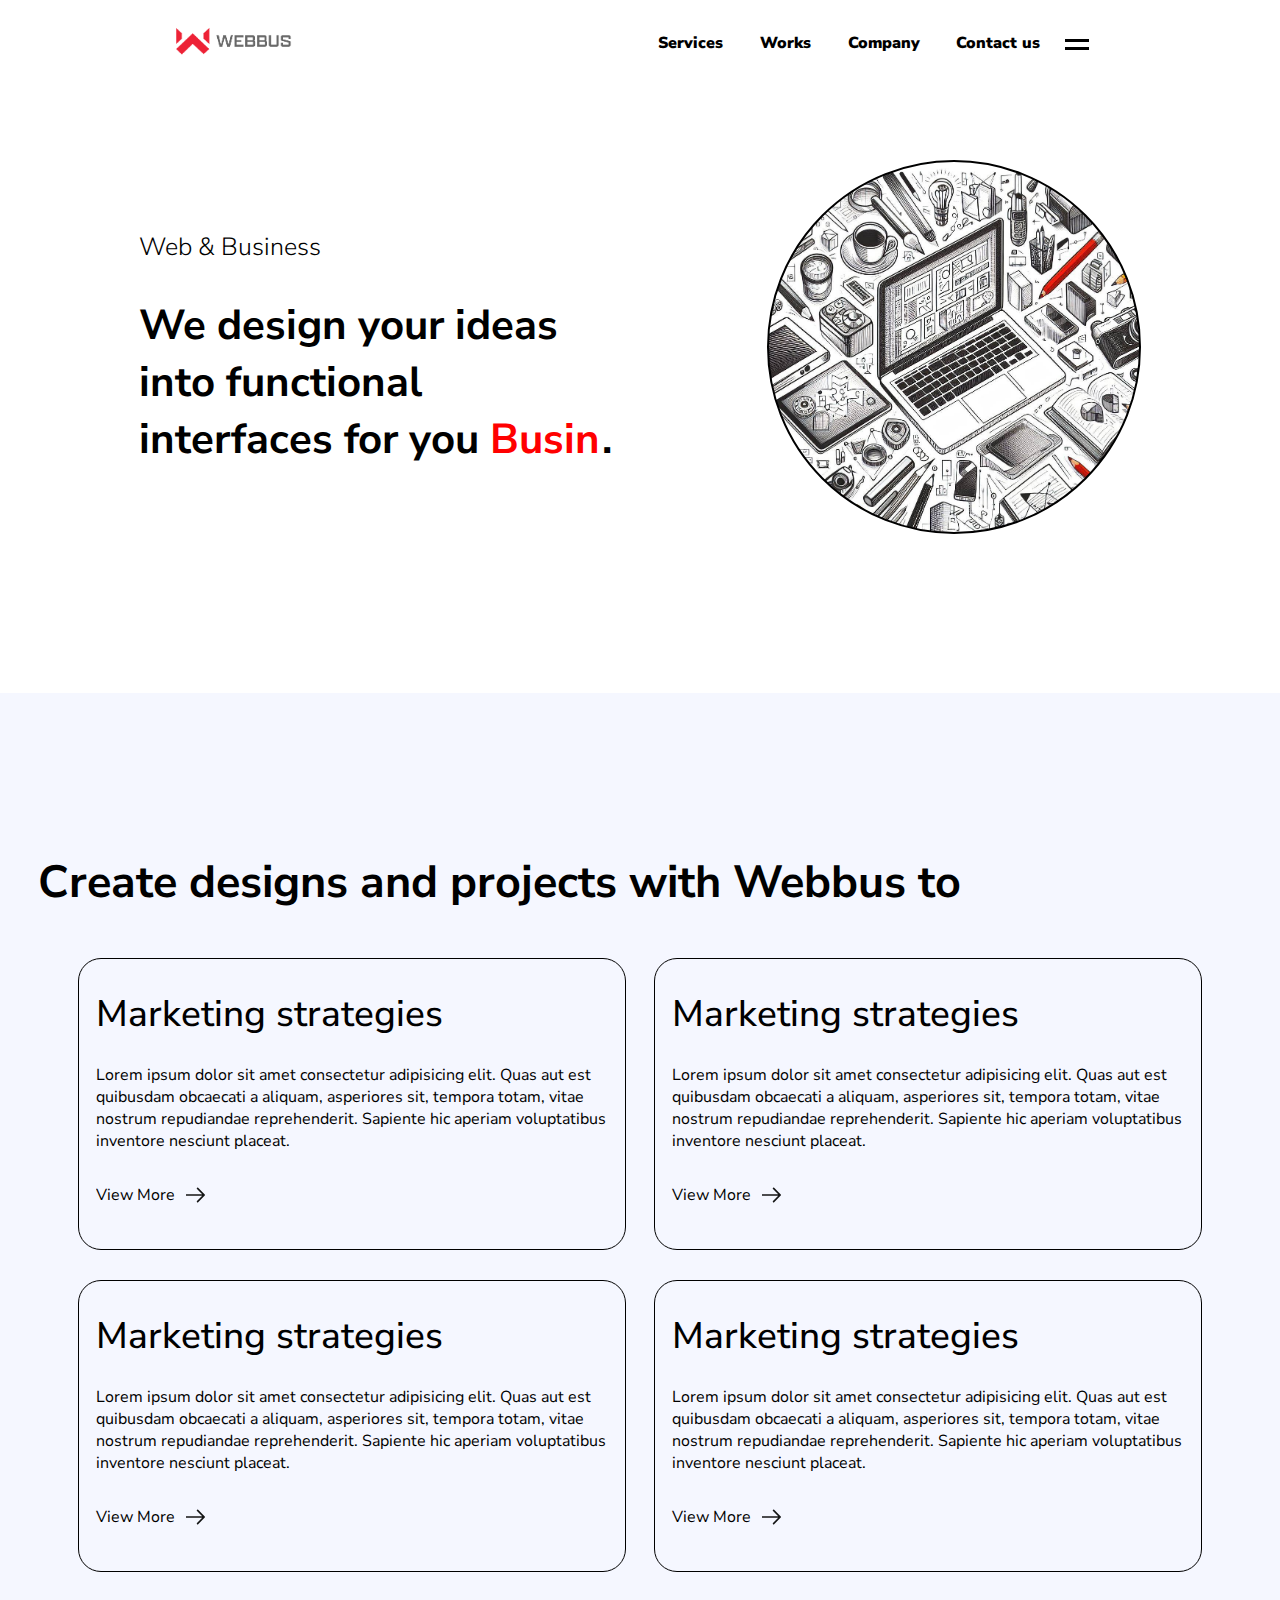
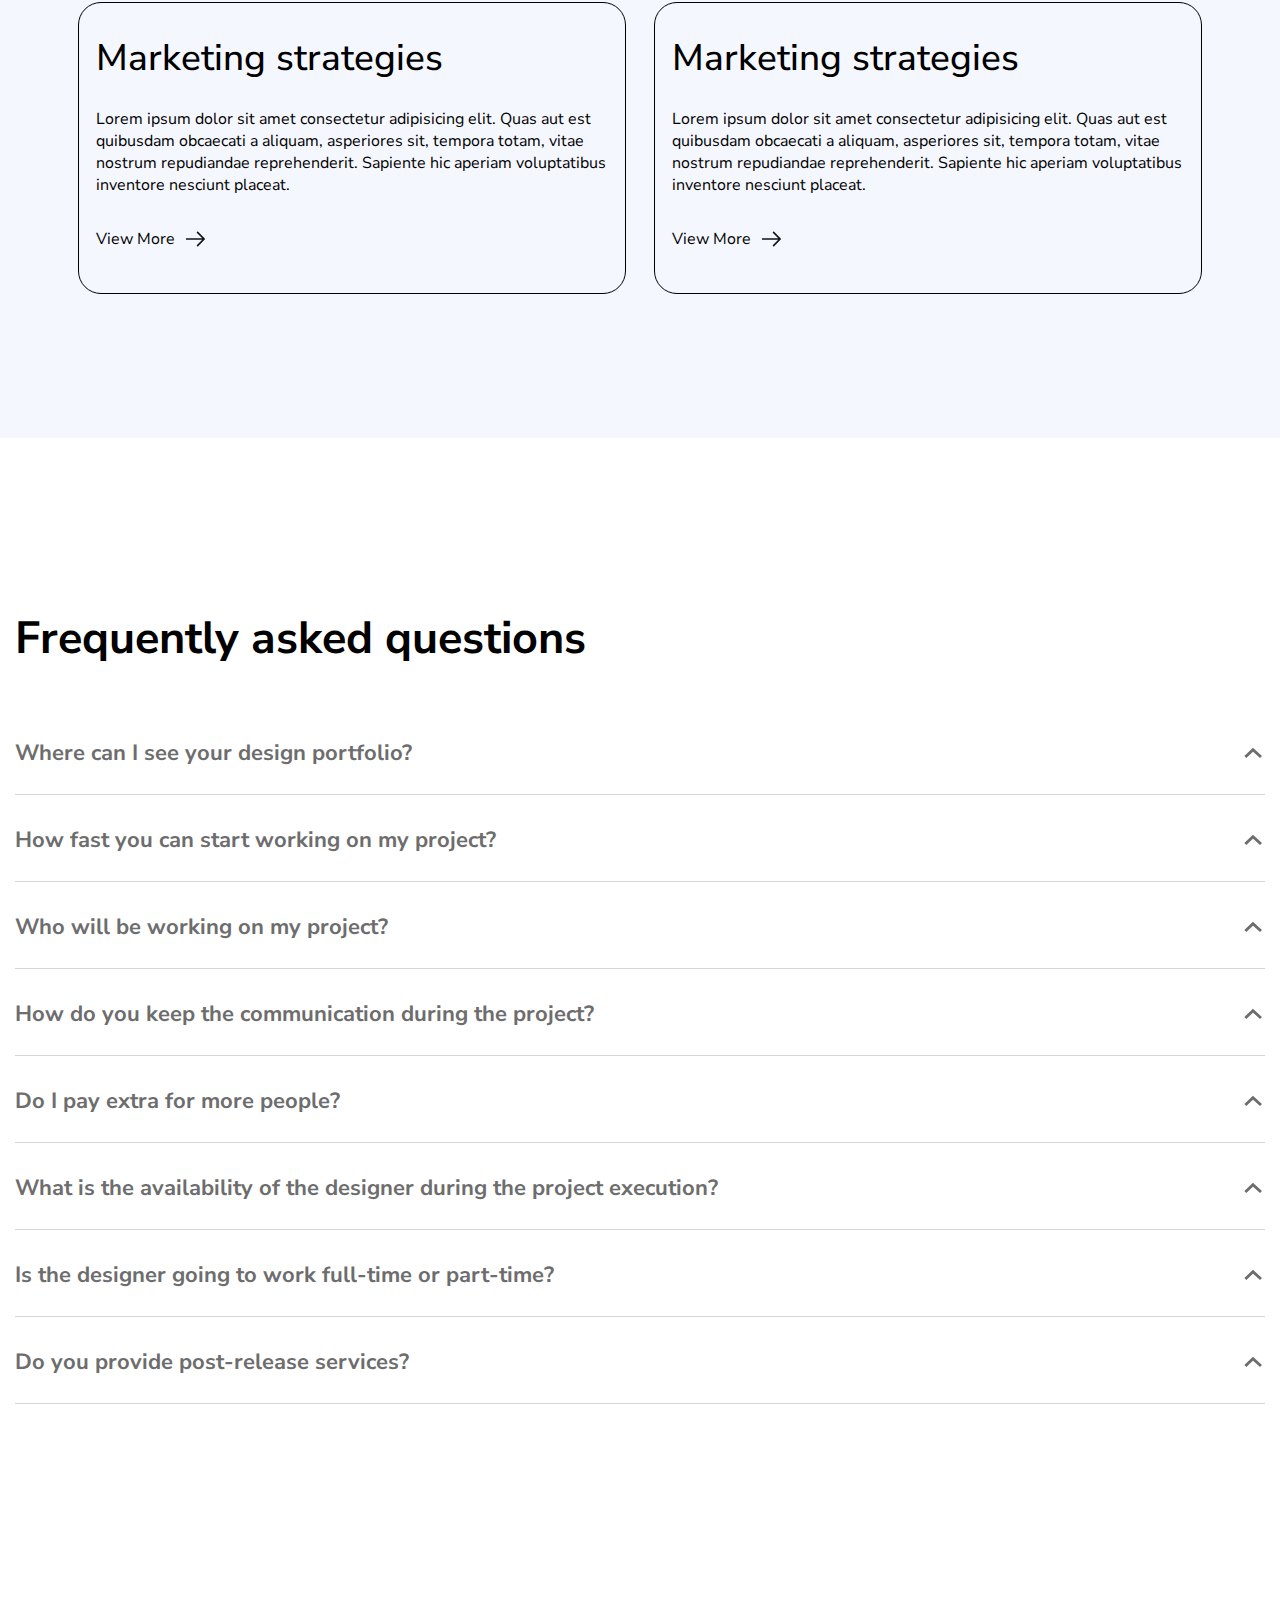
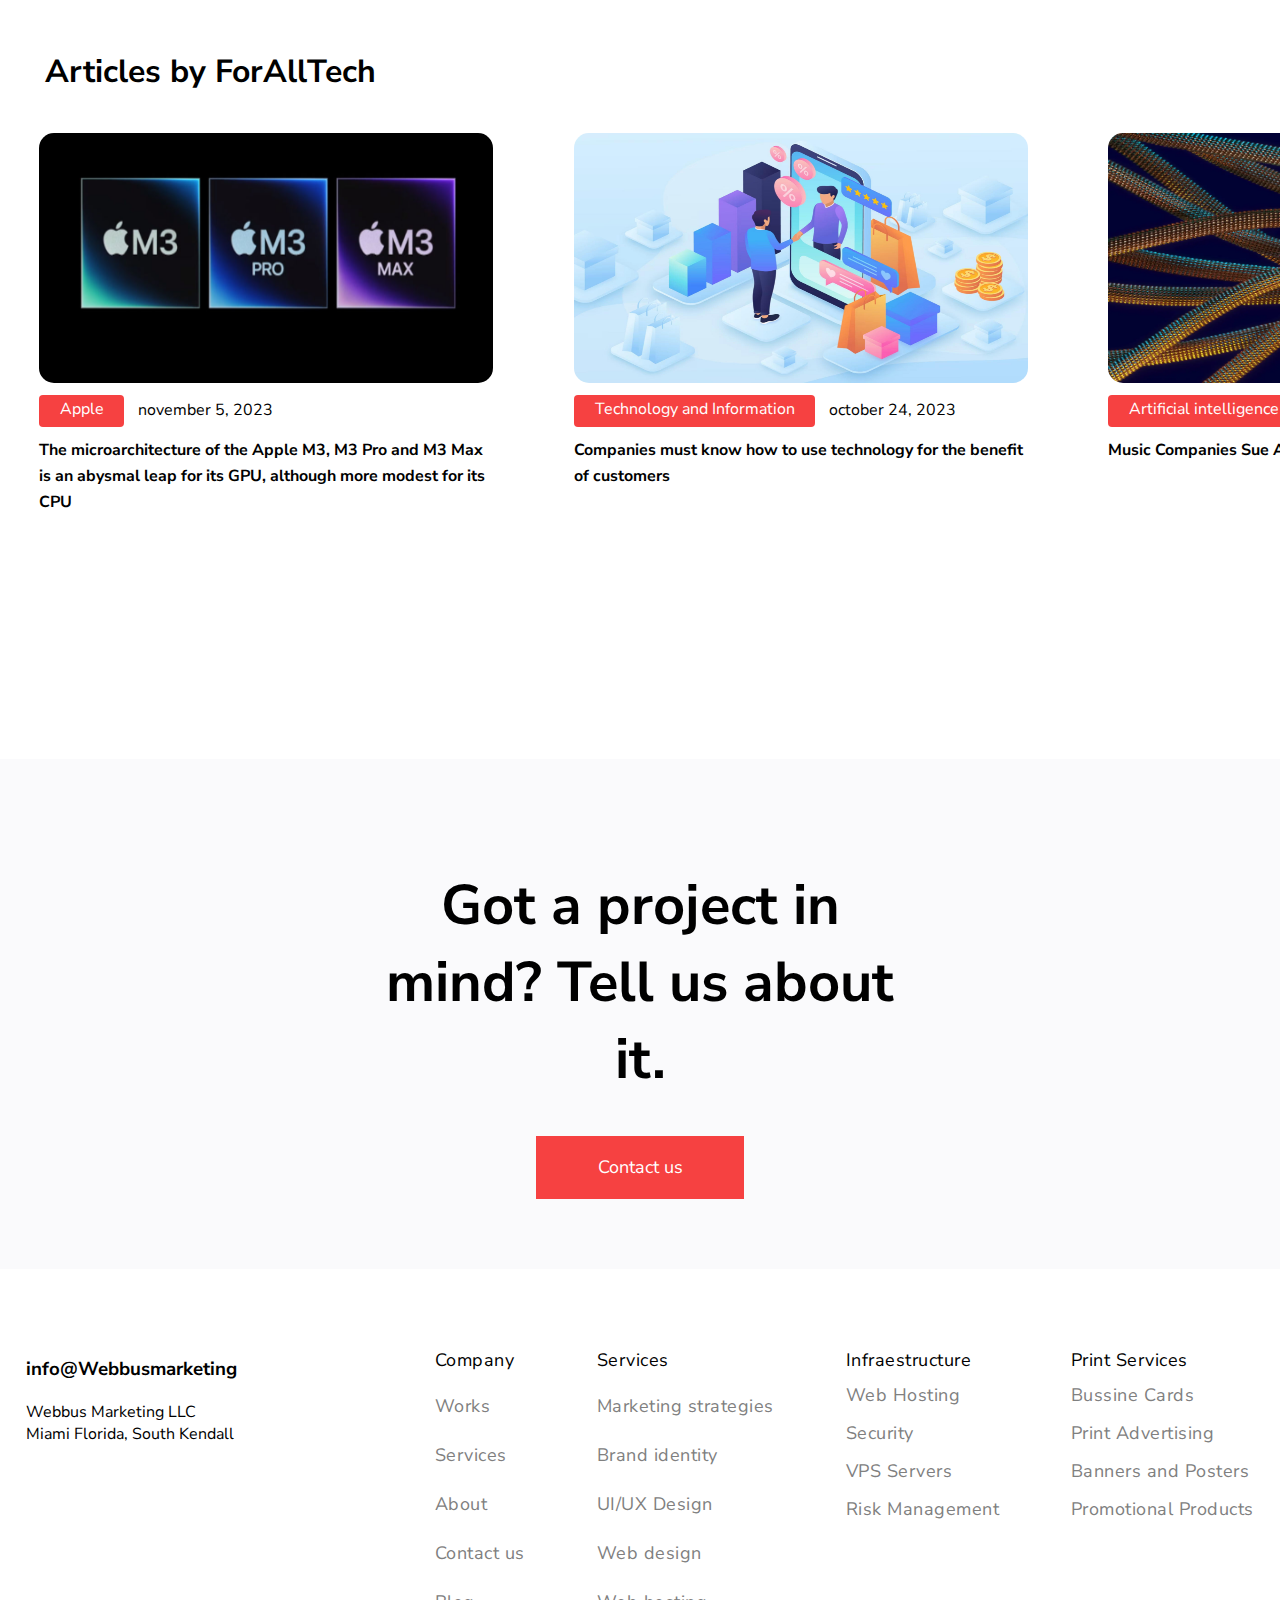
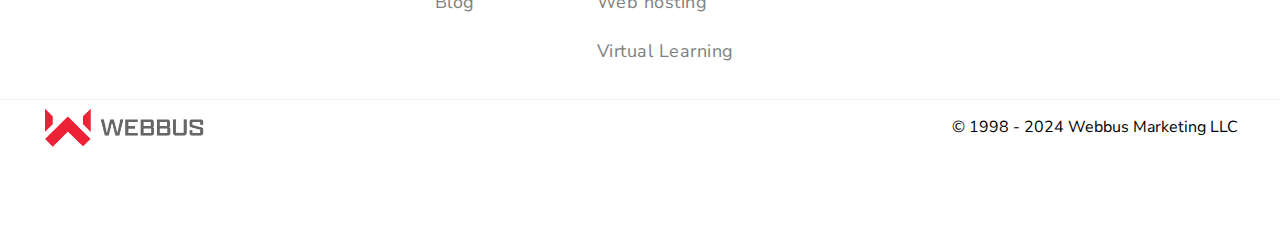
==== commit 42fb077d: "Add files via upload" ====
--- a/index.html
+++ b/index.html
@@ -52,13 +52,22 @@
                 <li><a href="">Virtual Learning</a></li>
             </ul>
         </div>
+        <div class="elementsSub">
+            <ul class="element1" style="padding: 0;">
+                <strong><li>Print Services</li></strong>
+                <li><a href="">Business Cards</a></li>
+                <li><a href="">Print Advertising</a></li>
+                <li><a href="">Banners and Posters</a></li>
+                <li><a href="">Promotional Products</a></li>
+            </ul>
+        </div>
     </div>
 </header>
         <div class="welcome">
             <div class="raya"></div>
         </div>
 <body>
-    <div class="subsub-menu" style="transition: 0.5s;height: 125vh;">
+    <div class="subsub-menu" style="transition: 0.5s;height: 145vh;">
         <ul class="subsub-ulli" style="transition: 0.5s;">
             <strong><li style="margin: 0 0 26px 0px;" class="First-li">Design</li></strong>
             <li><a href="Services.html">All our Services</a></li>
@@ -81,6 +90,14 @@
                 <li><a href="">Marketing strategies</a></li>
                 <li><a href="">Virtual Learning</a></li>
         </ul>
+        <ul class="subsub-ulli" style="transition: 0.5s;">
+            <strong><li style="margin: 0 0 26px 0px;" class="First-li">Print Services</li></strong>
+            <li><a href="">Business Cards</a></li>
+            <li><a href="">Print Advertising</a></li>
+            <li><a href="">Banners and Posters</a></li>
+            <li><a href="">Promotional Products</a></li>
+    </ul>
+        <h2><a href="portfolio.html" style="text-decoration: none; color: black;">Portfolio</a></h2>
         <div class="folowUs" style="margin: 6px 0 22px 0px;">
             <p style="color: grey;">Follow us</p>
             <div class="iconsSub" style="width: 75%; display: flex; flex-wrap: wrap;">
@@ -318,6 +335,13 @@
             <li><a href="">VPS Servers</a></li>
             <li><a href="">Risk Management</a></li>
         </ul>
+        <ul class="Infraestructure">
+            <li>Print Services</li>
+            <li><a href="">Bussine Cards</a></li>
+            <li><a href="">Print Advertising</a></li>
+            <li><a href="">Banners and Posters</a></li>
+            <li><a href="">Promotional Products</a></li>
+        </ul>
     </div>
 </div>
     <div class="reFooter">
--- a/style.css
+++ b/style.css
@@ -63,7 +63,7 @@
 .subsub-menu {
     position: fixed;
     width: 100%;
-    height: 100%;
+    height: 145vh;
     background-color: white;
     display: none;
     flex-direction: column;
@@ -744,7 +744,7 @@
     display: flex;
     align-items: end;
     justify-content: center;
-    margin-top: 454px;
+    margin-top: 488px;
 }
     .presentation {
         display: flex;
@@ -755,7 +755,7 @@
     }
     .textpre h1 {
         width: 100%;
-        font-size: 40px;
+        font-size: 36px;
     }
 .imagen {
     width: 285px;
@@ -809,7 +809,7 @@
         font-size: 31px;
     }
     .textpre h1 {
-        font-size: 36px;
+        font-size: 32px;
     }
     .cubesDes p {
         font-size: 16px;
@@ -840,7 +840,7 @@
         font-size: 16px;
     }
     .textpre h1 {
-        width: 100%;
+        width: 85%;
         font-size: 26px;
     }
     .projectMind h1 {
@@ -955,6 +955,12 @@
 .textContainer {
     width: 100%;
 }
+}
+@media (max-width: 375px) {
+        .textpre h1 {
+            width: 100%;
+            font-size: 26px;
+        }
 }
 @media (max-width: 320px) {
         .nav-list img {
@@ -1343,4 +1349,4 @@
         padding: 0px 29px 35px 32px;
         flex-wrap: wrap;
     }
-}
+}